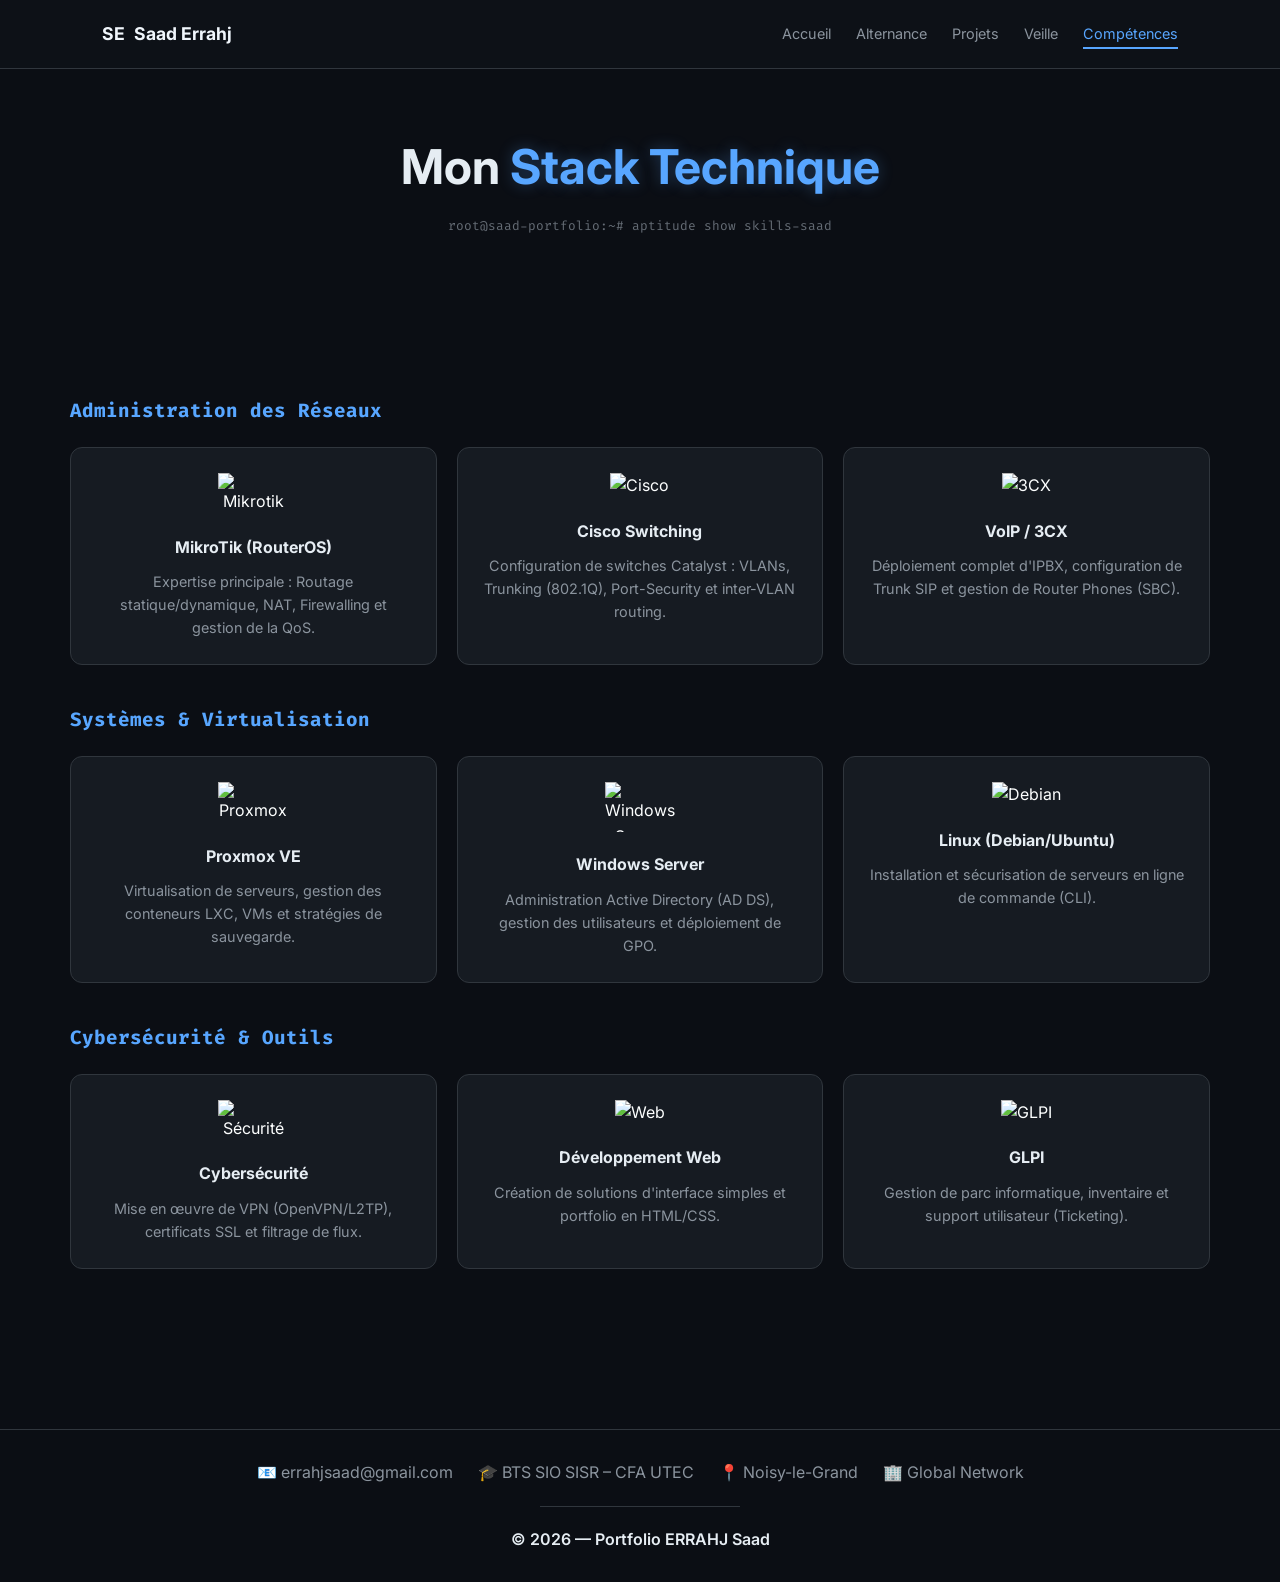
==== competences.html @ 29fa3a2b "Add files via upload" ====
<!DOCTYPE html>
<html lang="fr">

<head>
    <meta charset="UTF-8">
    <meta name="viewport" content="width=device-width, initial-scale=1.0">
    <title>Mes Compétences | Saad Errahj</title>
    <link rel="stylesheet" href="style.css">
    <link href="https://fonts.googleapis.com/css2?family=Fira+Code:wght@400;600&family=Inter:wght@300;400;700&display=swap" rel="stylesheet">
</head>

<body>

    <nav class="navbar">
        <a href="index.html" class="logo">SE <span>Saad Errahj</span></a>
        <ul class="nav-links">
            <li><a href="index.html">Accueil</a></li>
            <li><a href="alternance.html">Alternance</a></li>
            <li><a href="projets.html">Projets</a></li>
            <li><a href="veille.html">Veille</a></li>
            <li><a href="competences.html" class="active">Compétences</a></li>
        </ul>
    </nav>

    <main>

        <header class="hero-small">
            <h1>Mon <span>Stack Technique</span></h1>
            <p class="terminal-loader">root@saad-portfolio:~# aptitude show skills-saad</p>
        </header>

        <section class="container">

            <h2 class="category-title">Administration des Réseaux</h2>

            <div class="skills-grid">

                <div class="skill-card">
                   <img src="docs/Mikrotik_logosvg.png" alt="Mikrotik">
                    <h4>MikroTik (RouterOS)</h4>
                    <p>Expertise principale : Routage statique/dynamique, NAT, Firewalling et gestion de la QoS.</p>
                </div>

                <div class="skill-card">
                    <img src="docs/logo_cisco.png" alt="Cisco">
                    <h4>Cisco Switching</h4>
                    <p>Configuration de switches Catalyst : VLANs, Trunking (802.1Q), Port-Security et inter-VLAN routing.</p>
                </div>

                <div class="skill-card">
                    <img src="docs/logo_3cx.png"alt="3CX">
                    <h4>VoIP / 3CX</h4>
                    <p>Déploiement complet d'IPBX, configuration de Trunk SIP et gestion de Router Phones (SBC).</p>
                </div>

            </div>

            <h2 class="category-title">Systèmes & Virtualisation</h2>

            <div class="skills-grid">

                <div class="skill-card">
                    <img src="https://img.icons8.com/color/48/proxmox.png" alt="Proxmox">
                    <h4>Proxmox VE</h4>
                    <p>Virtualisation de serveurs, gestion des conteneurs LXC, VMs et stratégies de sauvegarde.</p>
                </div>

                <div class="skill-card">
                    <img src="https://img.icons8.com/color/48/windows-11.png" alt="Windows Server">
                    <h4>Windows Server</h4>
                    <p>Administration Active Directory (AD DS), gestion des utilisateurs et déploiement de GPO.</p>
                </div>

                <div class="skill-card">
                    <img src="https://img.icons8.com/color/48/debian.png" alt="Debian">
                    <h4>Linux (Debian/Ubuntu)</h4>
                    <p>Installation et sécurisation de serveurs en ligne de commande (CLI).</p>
                </div>

            </div>

            <h2 class="category-title">Cybersécurité & Outils</h2>

            <div class="skills-grid">

                <div class="skill-card">
                    <img src="https://img.icons8.com/fluency/48/shield.png" alt="Sécurité">
                    <h4>Cybersécurité</h4>
                    <p>Mise en œuvre de VPN (OpenVPN/L2TP), certificats SSL et filtrage de flux.</p>
                </div>

                <div class="skill-card">
                    <img src="https://img.icons8.com/color/48/html-5.png" alt="Web">
                    <h4>Développement Web</h4>
                    <p>Création de solutions d'interface simples et portfolio en HTML/CSS.</p>
                </div>

                <div class="skill-card">
                    <img src="https://img.icons8.com/fluency/48/maintenance.png" alt="GLPI">
                    <h4>GLPI</h4>
                    <p>Gestion de parc informatique, inventaire et support utilisateur (Ticketing).</p>
                </div>

            </div>

        </section>

    </main>

    <footer class="footer">

        <div class="footer-top">

            <div class="footer-item">
                📧 <span>errahjsaad@gmail.com</span>
            </div>

            <div class="footer-item">
                🎓 <span>BTS SIO SISR – CFA UTEC</span>
            </div>

            <div class="footer-item">
                📍 <span>Noisy-le-Grand</span>
            </div>

            <div class="footer-item">
                🏢 <span>Global Network</span>
            </div>

        </div>

        <div class="footer-divider"></div>

        <div class="footer-bottom">
            © 2026 — Portfolio ERRAHJ Saad
        </div>

    </footer>

</body>
</html>
---- style.css ----
:root {
    --bg-color: #0b0e14;
    --card-bg: #161b22;
    --text-main: #e6edf3;
    --text-dim: #8b949e;
    --accent-color: #58a6ff;
    --accent-glow: rgba(88, 166, 255, 0.3);
    --border-color: #30363d;
    --font-code: 'Fira Code', monospace;
}


/* ================= RESET ================= */

* {
    margin: 0;
    padding: 0;
    box-sizing: border-box;
}


/* ================= GLOBAL ================= */

body {
    background-color: var(--bg-color);
    color: var(--text-main);
    font-family: 'Inter', sans-serif;
    line-height: 1.6;
    overflow-x: hidden;

    min-height: 100vh;
    display: flex;
    flex-direction: column;
}

main {
    flex: 1;
}

.container {
    max-width: 1400px;
    margin: 0 auto;
    padding: 40px 70px;
}


/* ================= NAVBAR ================= */

.navbar {
    display: flex;
    justify-content: space-between;
    align-items: center;
    padding: 20px 8%;
    background: #0d1117;
    border-bottom: 1px solid var(--border-color);
    position: sticky;
    top: 0;
    z-index: 1000;
}

.logo {
    font-weight: 700;
    font-size: 1.1rem;
    color: #f0f6fc;
    text-decoration: none;
}

.logo span {
    margin-left: 5px;
}

.nav-links {
    display: flex;
    list-style: none;
    gap: 25px;
}

.nav-links li a {
    text-decoration: none;
    color: var(--text-dim);
    font-size: 0.9rem;
    transition: 0.3s;
}

.nav-links li a:hover,
.nav-links li a.active {
    color: var(--accent-color);
    border-bottom: 2px solid var(--accent-color);
    padding-bottom: 5px;
}


/* ================= HERO ================= */

.hero {
    text-align: center;
    padding: 100px 20px;
    background: radial-gradient(circle at top, #1e2530 0%, #0b0e14 70%);
}

.hero-small {
    text-align: center;
    padding: 60px 20px;
}

.hero h1,
.hero-small h1 {
    font-size: 3rem;
    margin-bottom: 10px;
}

.hero h1 span,
.hero-small h1 span {
    color: var(--accent-color);
    text-shadow: 0 0 15px var(--accent-glow);
}

.subtitle {
    font-family: var(--font-code);
    color: var(--accent-color);
    font-size: 1.2rem;
    margin-bottom: 20px;
}

.description {
    max-width: 600px;
    margin: 0 auto 30px;
    color: var(--text-dim);
}

.terminal-loader {
    font-family: var(--font-code);
    color: var(--text-dim);
    font-size: 0.8rem;
    opacity: 0.7;
    margin-bottom: 20px;
}


/* ================= BUTTONS ================= */

.btn {
    padding: 12px 25px;
    border-radius: 6px;
    text-decoration: none;
    font-weight: bold;
    font-family: var(--font-code);
    transition: 0.3s;
    display: inline-block;
    margin: 10px;
}

.btn-primary {
    background: var(--accent-color);
    color: white;
    box-shadow: 0 4px 15px var(--accent-glow);
}

.btn-primary:hover {
    transform: translateY(-3px);
}

.btn-secondary {
    border: 1px solid var(--border-color);
    color: var(--text-main);
}

.btn-secondary:hover {
    background: var(--border-color);
}

.btn-doc {
    display: inline-block;
    margin-top: auto;
    align-self: flex-start;
    padding: 8px 16px;
    font-size: 0.75rem;
    border-radius: 6px;
    background: #21262d;
    border: 1px solid #30363d;
    color: #f0f6fc;
    text-decoration: none;
    transition: 0.3s;
}

.btn-doc:hover {
    background: #30363d;
}


/* ================= PROJECTS ================= */

.card-grid {
    display: grid;
    grid-template-columns: repeat(3, 1fr);
    gap: 18px;
    margin-top: 40px;
}

.project-card {
    background: var(--card-bg);
    border: 1px solid var(--border-color);
    border-radius: 10px;
    padding: 18px;
    display: flex;
    flex-direction: column;
    min-height: 320px;
    transition: 0.3s;
}

.project-card:hover {
    border-color: var(--accent-color);
    transform: translateY(-4px);
}

.project-card h3 {
    color: var(--accent-color);
    margin-bottom: 12px;
}

.project-card p {
    color: #b8bfc7;
    font-size: 0.88rem;
    margin-bottom: 15px;
}

.project-tags {
    margin-bottom: 15px;
}

.tag {
    display: inline-block;
    padding: 4px 8px;
    margin-right: 5px;
    margin-bottom: 5px;
    font-size: 0.7rem;
    border-radius: 4px;
    background: rgba(88,166,255,0.1);
    color: var(--accent-color);
    border: 1px solid var(--accent-color);
}

.project-features {
    list-style: none;
    margin-bottom: 18px;
}

.project-features li {
    position: relative;
    padding-left: 15px;
    margin-bottom: 7px;
    color: var(--text-dim);
    font-size: 0.8rem;
}

.project-features li::before {
    content: "▸";
    position: absolute;
    left: 0;
    color: var(--accent-color);
}


/* ================= SKILLS ================= */

.category-title {
    font-family: var(--font-code);
    font-size: 1.2rem;
    margin: 40px 0 20px;
    color: var(--accent-color);
}

.skills-grid {
    display: grid;
    grid-template-columns: repeat(auto-fit, minmax(250px, 1fr));
    gap: 20px;
    margin-bottom: 40px;
}

.skill-card {
    background: var(--card-bg);
    border: 1px solid var(--border-color);
    padding: 25px;
    border-radius: 12px;
    text-align: center;
    transition: 0.3s;
}

.skill-card:hover {
    border-color: var(--accent-color);
    transform: translateY(-5px);
}

.skill-card img {
    width: 48px;
    margin-bottom: 15px;
}

.skill-card h4 {
    margin-bottom: 10px;
}

.skill-card p {
    color: var(--text-dim);
    font-size: 0.9rem;
}


/* ================= CONTENT BLOCKS ================= */

.section-block,
.about-box {
    background: var(--card-bg);
    border: 1px solid var(--border-color);
    padding: 30px;
    border-radius: 12px;
    margin-bottom: 30px;
}

.section-block h2,
.about-box h3 {
    color: var(--accent-color);
    margin-bottom: 15px;
}

.section-block p,
.about-box p {
    color: var(--text-dim);
}


/* ================= ABOUT ================= */

.about-section {
    padding: 80px 20px;
}

.about-title {
    text-align: center;
    font-size: 2.5rem;
    margin-bottom: 50px;
    font-family: var(--font-code);
}

.about-grid {
    display: grid;
    grid-template-columns: repeat(2, 1fr);
    gap: 40px;
    max-width: 1100px;
    margin: auto;
}


/* ================= FOOTER ================= */

.footer {
    margin-top: 80px;
    padding: 30px 20px;
    border-top: 1px solid var(--border-color);
    text-align: center;
}

.footer-top {
    display: flex;
    justify-content: center;
    flex-wrap: wrap;
    gap: 25px;
    margin-bottom: 20px;
    color: var(--text-dim);
}

.footer-divider {
    width: 200px;
    height: 1px;
    background: var(--border-color);
    margin: 0 auto 20px;
}

.footer-bottom {
    font-weight: 600;
}


/* ================= RESPONSIVE ================= */

@media (max-width: 1100px) {

    .card-grid,
    .about-grid {
        grid-template-columns: 1fr;
    }

    .navbar {
        flex-direction: column;
        gap: 20px;
    }

    .nav-links {
        flex-wrap: wrap;
        justify-content: center;
    }

    .container {
        padding: 30px 20px;
    }
}
.card-grid.two-cols {
    grid-template-columns: repeat(2, 1fr);
}
.skill-card img {
    width: 48px;
    height: 48px;
    object-fit: contain;
    margin-bottom: 15px;
}
.skill-card img {
    width: 65px;
    height: 65px;
    object-fit: contain;
    margin-bottom: 20px;
    filter: brightness(1.1);
}
.skill-card img {
    max-width: 70px;
    max-height: 50px;
    object-fit: contain;
    margin-bottom: 20px;
}
.skill-card img[alt="MikroTik"] {
    filter: brightness(3);
}
.skill-card img[alt="Cisco"] {
    background: transparent;
    padding: 0;
}
.veille-intro{
    margin-bottom:30px;
    color:#8b949e;
    font-size:0.95rem;
    max-width:900px;
    line-height:1.7;
}

.article-source{
    margin-top:15px;
    font-size:0.8rem;
    color:#58a6ff;
}

.article-date{
    font-size:0.75rem;
    color:#8b949e;
    margin-bottom:15px;
}
.axes-grid{
    display:grid;
    grid-template-columns:repeat(auto-fit,minmax(280px,1fr));
    gap:20px;
    margin-top:30px;
}

.axe-card{
    background:#161b22;
    border:1px solid #30363d;
    border-radius:12px;
    padding:25px;
    transition:0.3s;
    position:relative;
    overflow:hidden;
}

.axe-card:hover{
    transform:translateY(-5px);
    border-color:#58a6ff;
    box-shadow:0 10px 25px rgba(88,166,255,0.12);
}

.axe-number{
    position:absolute;
    top:15px;
    right:20px;
    font-size:0.8rem;
    font-family:var(--font-code);
    color:#58a6ff;
    opacity:0.5;
}

.axe-card h4{
    color:#ffffff;
    font-size:1.1rem;
    margin-bottom:15px;
    line-height:1.5;
}

.axe-card p{
    color:#8b949e;
    font-size:0.85rem;
}
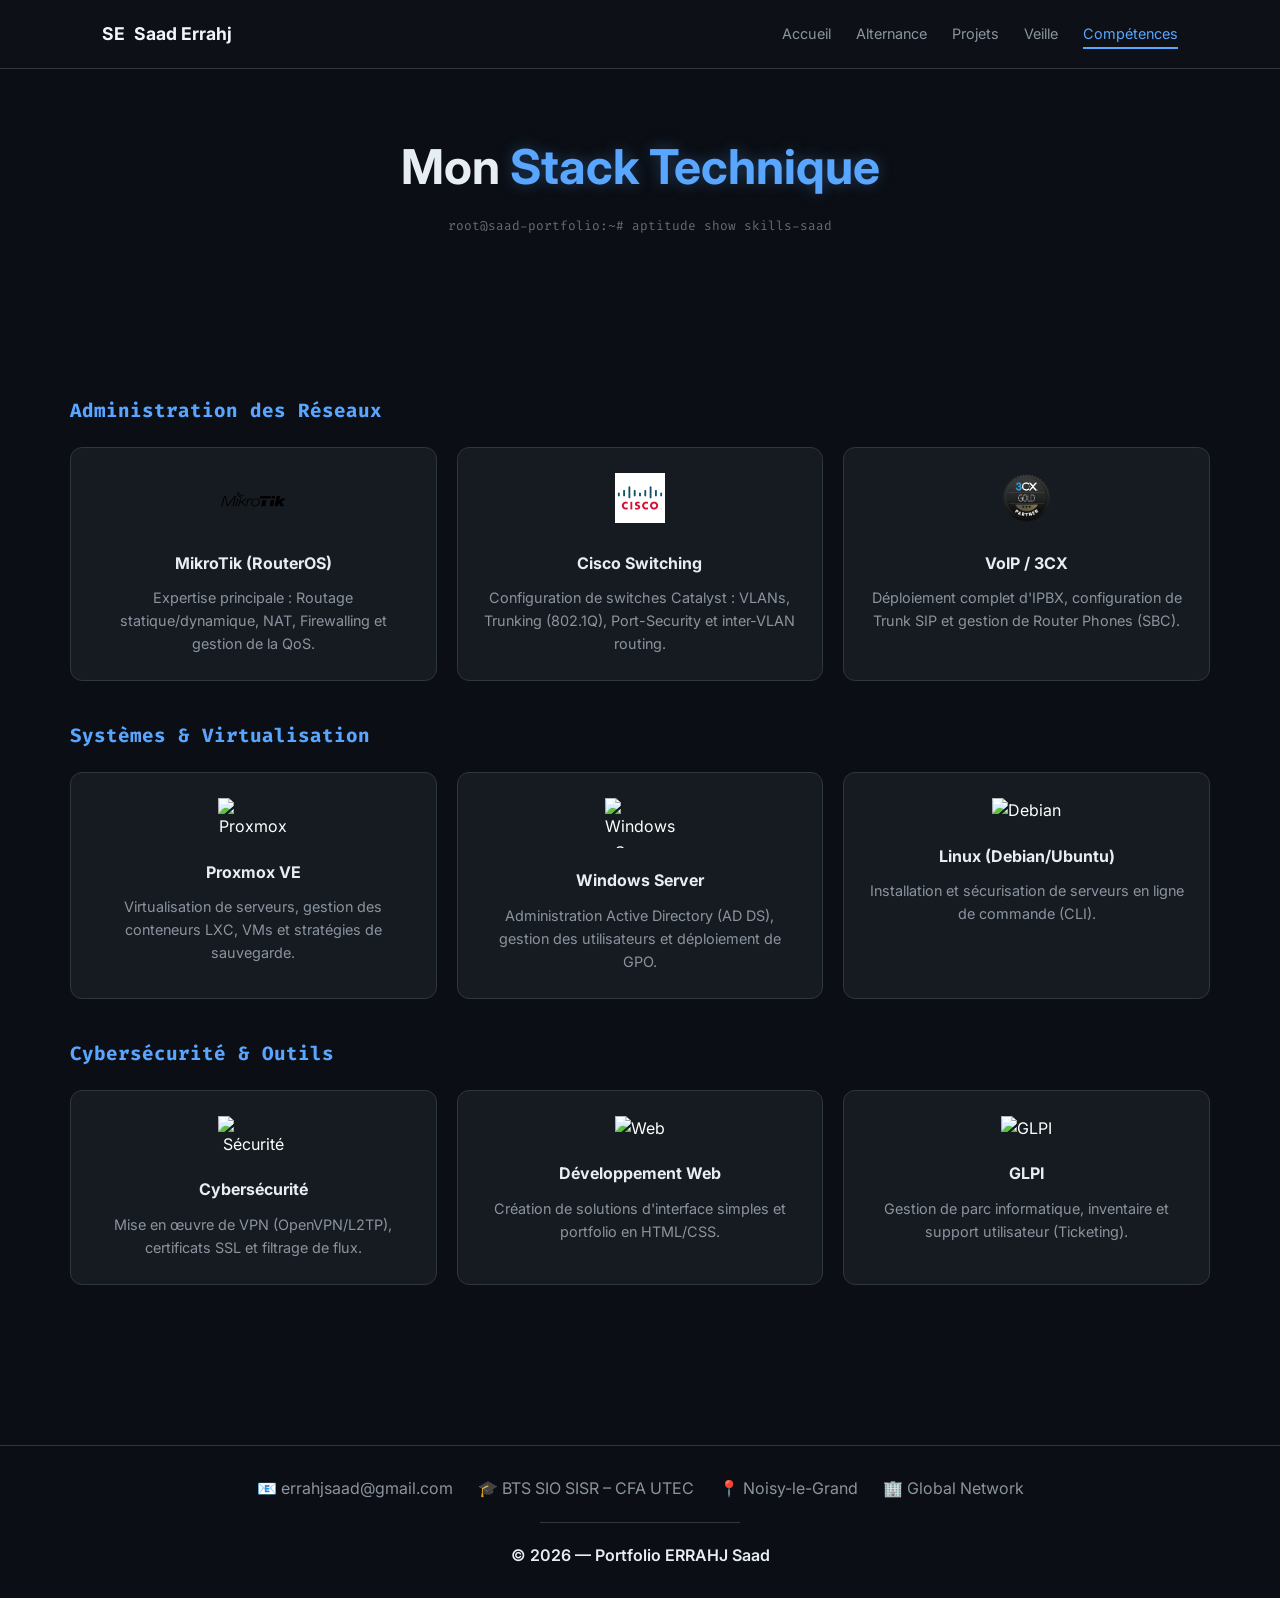
==== commit 5698bf03: "Update competences.html" ====
--- a/competences.html
+++ b/competences.html
@@ -36,19 +36,19 @@
             <div class="skills-grid">
 
                 <div class="skill-card">
-                   <img src="docs/Mikrotik_logosvg.png" alt="Mikrotik">
+                   <img src="Mikrotik_logosvg.png" alt="Mikrotik">
                     <h4>MikroTik (RouterOS)</h4>
                     <p>Expertise principale : Routage statique/dynamique, NAT, Firewalling et gestion de la QoS.</p>
                 </div>
 
                 <div class="skill-card">
-                    <img src="docs/logo_cisco.png" alt="Cisco">
+                    <img src="logo_cisco.png" alt="Cisco">
                     <h4>Cisco Switching</h4>
                     <p>Configuration de switches Catalyst : VLANs, Trunking (802.1Q), Port-Security et inter-VLAN routing.</p>
                 </div>
 
                 <div class="skill-card">
-                    <img src="docs/logo_3cx.png"alt="3CX">
+                    <img src="logo_3cx.png"alt="3CX">
                     <h4>VoIP / 3CX</h4>
                     <p>Déploiement complet d'IPBX, configuration de Trunk SIP et gestion de Router Phones (SBC).</p>
                 </div>
@@ -138,4 +138,4 @@
     </footer>
 
 </body>
-</html>+</html>
